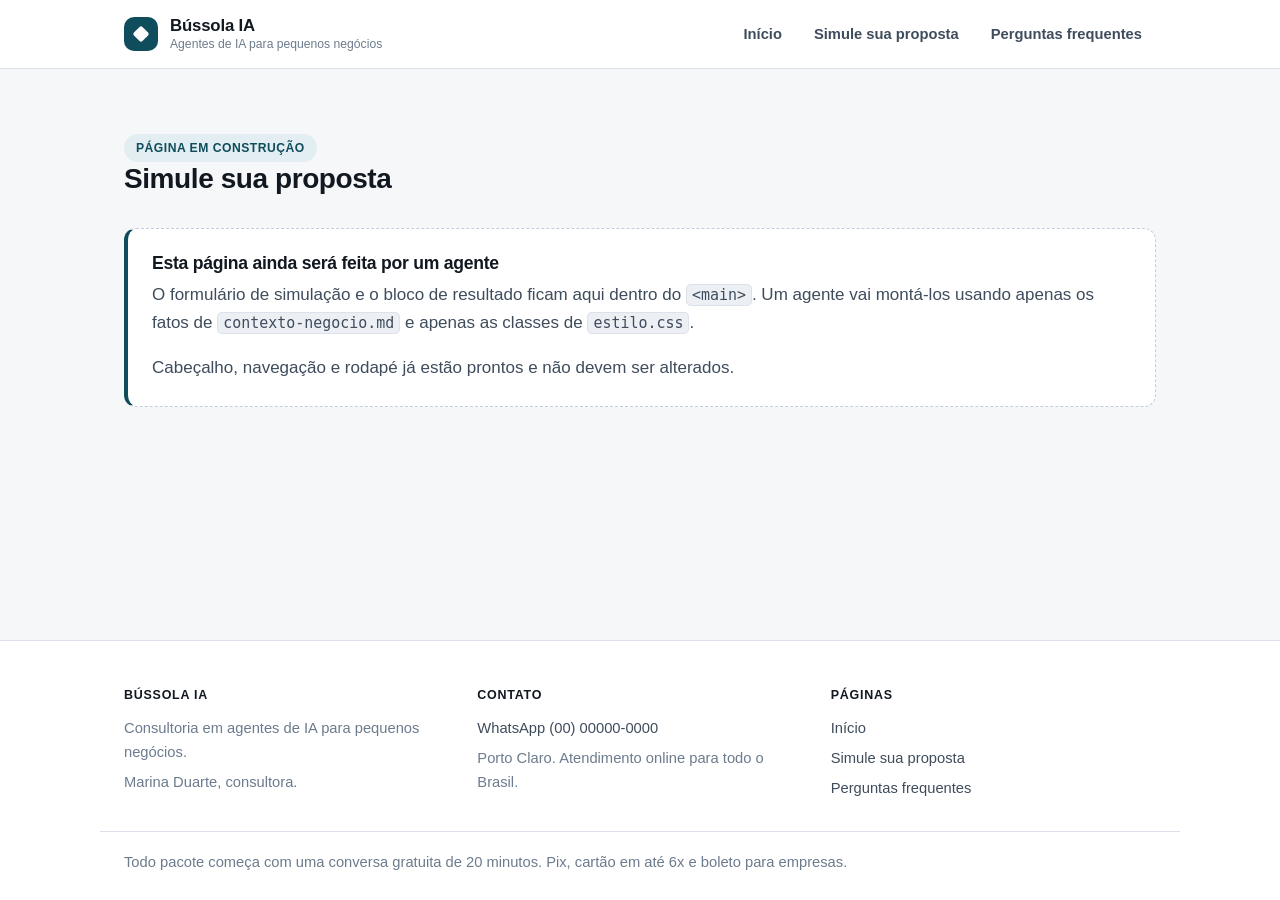
==== calculadora.html @ f8a9136c "Estrutura do site da Bússola IA: páginas em construção, estilo e contexto do negócio" ====
<!doctype html>
<html lang="pt-BR">
<head>
<meta charset="utf-8">
<meta name="viewport" content="width=device-width, initial-scale=1">
<title>Simule sua proposta — Bússola IA</title>
<meta name="description" content="Monte uma estimativa de investimento e de horas economizadas por mês com os pacotes da Bússola IA.">
<link rel="stylesheet" href="estilo.css">
</head>
<body>
<a class="pular-para-conteudo" href="#conteudo">Ir para o conteúdo</a>

<header class="cabecalho">
  <div class="container cabecalho-interno">
    <a class="marca" href="index.html">
      <span class="marca-icone" aria-hidden="true"></span>
      <span class="marca-texto">
        <span class="marca-nome">Bússola IA</span>
        <span class="marca-sub">Agentes de IA para pequenos negócios</span>
      </span>
    </a>
    <nav class="navegacao" aria-label="Navegação principal">
      <a class="link-nav" href="index.html">Início</a>
      <a class="link-nav" href="calculadora.html">Simule sua proposta</a>
      <a class="link-nav" href="perguntas.html">Perguntas frequentes</a>
    </nav>
  </div>
</header>

<main id="conteudo">
  <section class="secao">
    <div class="container">
      <div class="cabecalho-secao">
        <span class="tag">Página em construção</span>
        <h1 class="titulo-secao">Simule sua proposta</h1>
      </div>
      <div class="aviso">
        <h2 class="aviso-titulo">Esta página ainda será feita por um agente</h2>
        <p class="texto">O formulário de simulação e o bloco de resultado ficam aqui dentro do <code>&lt;main&gt;</code>. Um agente vai montá-los usando apenas os fatos de <code>contexto-negocio.md</code> e apenas as classes de <code>estilo.css</code>.</p>
        <p class="texto">Cabeçalho, navegação e rodapé já estão prontos e não devem ser alterados.</p>
      </div>
    </div>
  </section>
</main>

<footer class="rodape">
  <div class="container rodape-grade">
    <div class="rodape-bloco">
      <p class="rodape-titulo">Bússola IA</p>
      <p class="rodape-texto">Consultoria em agentes de IA para pequenos negócios.</p>
      <p class="rodape-texto">Marina Duarte, consultora.</p>
    </div>
    <div class="rodape-bloco">
      <p class="rodape-titulo">Contato</p>
      <p class="rodape-texto"><a class="rodape-link" href="https://wa.me/5500000000000">WhatsApp (00) 00000-0000</a></p>
      <p class="rodape-texto">Porto Claro. Atendimento online para todo o Brasil.</p>
    </div>
    <div class="rodape-bloco">
      <p class="rodape-titulo">Páginas</p>
      <p class="rodape-texto"><a class="rodape-link" href="index.html">Início</a></p>
      <p class="rodape-texto"><a class="rodape-link" href="calculadora.html">Simule sua proposta</a></p>
      <p class="rodape-texto"><a class="rodape-link" href="perguntas.html">Perguntas frequentes</a></p>
    </div>
  </div>
  <div class="container rodape-base">
    <p class="rodape-texto">Todo pacote começa com uma conversa gratuita de 20 minutos. Pix, cartão em até 6x e boleto para empresas.</p>
  </div>
</footer>

</body>
</html>
---- estilo.css ----
/* ============================================================================
   Bússola IA — estilo.css
   Folha de estilo única do site. Nenhuma página cria CSS próprio.
   Se a sua página precisa de algo que não está aqui, peça para a pessoa.

   ----------------------------------------------------------------------------
   CLASSES DISPONÍVEIS
   ----------------------------------------------------------------------------

   ESTRUTURA E APOIO
     .container            faixa central com largura máxima
     .secao                bloco vertical de conteúdo
     .secao-alt            bloco vertical com fundo alternado
     .cabecalho-secao      agrupa título e linha de apoio da seção
     .titulo-secao         título de seção (h2)
     .titulo-bloco         título menor dentro de um bloco (h3)
     .texto                parágrafo padrão
     .texto-apoio          texto secundário, menor e mais claro
     .centro               centraliza o texto do bloco
     .grade                grade responsiva automática
     .grade-2              grade de até 2 colunas
     .grade-3              grade de até 3 colunas
     .grade-4              grade de até 4 colunas
     .tag                  etiqueta pequena arredondada
     .selo                 selo de destaque (ex.: "20 minutos gratuitos")
     .destaque             trecho de texto em cor de destaque
     .divisor              linha horizontal discreta
     .aviso                caixa de aviso (páginas em construção, observações)
     .aviso-titulo         título dentro da caixa de aviso
     .oculto               esconde o elemento
     .pular-para-conteudo  link de acessibilidade no topo da página

   CABEÇALHO E NAVEGAÇÃO  (bloco fixo, não alterar nas páginas)
     .cabecalho  .cabecalho-interno  .marca  .marca-icone  .marca-texto
     .marca-nome  .marca-sub  .navegacao  .link-nav

   BLOCO DE ABERTURA
     .abertura  .abertura-titulo  .abertura-texto  .abertura-acoes
     .abertura-lista  .abertura-lista-item

   BOTÕES
     .botao  .botao-principal  .botao-secundario  .botao-bloco

   CARTÕES E PREÇOS
     .cartao  .cartao-titulo  .cartao-texto  .cartao-destaque  .fita
     .cartao-preco  .preco  .preco-detalhe  .prazo
     .lista  .lista-item

   PASSOS NUMERADOS
     .passos  .passo  .passo-numero  .passo-titulo  .passo-texto

   FORMULÁRIO
     .formulario  .formulario-linha  .campo  .rotulo  .entrada  .ajuda
     .grupo-opcoes  .opcao  .opcao-texto

   BLOCO DE RESULTADO
     .resultado  .resultado-rotulo  .resultado-numero  .resultado-unidade
     .resultado-texto  .resultado-linha  .resultado-lista  .resultado-item

   PERGUNTAS EM SANFONA  (usar <details> e <summary>, sem JavaScript)
     .sanfona  .sanfona-item  .sanfona-pergunta  .sanfona-resposta

   RODAPÉ  (bloco fixo, não alterar nas páginas)
     .rodape  .rodape-grade  .rodape-bloco  .rodape-titulo  .rodape-texto
     .rodape-link  .rodape-base
   ========================================================================== */


/* --- Cores e medidas ----------------------------------------------------- */

:root {
  color-scheme: light dark;

  --tinta: #121820;
  --tinta-media: #3f4c5c;
  --tinta-clara: #6c7b8d;
  --fundo: #f5f7f9;
  --fundo-alt: #eceff4;
  --superficie: #ffffff;
  --superficie-2: #f9fafc;
  --borda: #dde2ea;
  --borda-forte: #c3ccd9;
  --marca: #0f4c5c;
  --marca-forte: #0a3641;
  --marca-suave: #e2eef1;
  --acento: #a65a25;
  --acento-suave: #f7ece3;

  --raio: 12px;
  --raio-g: 18px;
  --sombra: 0 1px 2px rgba(18, 24, 32, .05), 0 8px 24px rgba(18, 24, 32, .05);
  --sombra-forte: 0 2px 4px rgba(18, 24, 32, .06), 0 18px 40px rgba(18, 24, 32, .1);
  --fonte: -apple-system, BlinkMacSystemFont, "Segoe UI", Roboto, "Helvetica Neue", Arial, sans-serif;
  --largura: 1080px;
}

@media (prefers-color-scheme: dark) {
  :root {
    --tinta: #eef2f6;
    --tinta-media: #b4c0cd;
    --tinta-clara: #8a99a9;
    --fundo: #0e1319;
    --fundo-alt: #141b23;
    --superficie: #161e27;
    --superficie-2: #1b242e;
    --borda: #26313d;
    --borda-forte: #33404e;
    --marca: #6fb9c9;
    --marca-forte: #9ad3df;
    --marca-suave: #14303a;
    --acento: #e0a377;
    --acento-suave: #2d2118;
    --sombra: 0 1px 2px rgba(0, 0, 0, .3), 0 8px 24px rgba(0, 0, 0, .25);
    --sombra-forte: 0 2px 4px rgba(0, 0, 0, .35), 0 18px 40px rgba(0, 0, 0, .35);
  }
}


/* --- Base ---------------------------------------------------------------- */

* { box-sizing: border-box; }

html { -webkit-text-size-adjust: 100%; scroll-behavior: smooth; }

body {
  margin: 0;
  font-family: var(--fonte);
  font-size: 17px;
  line-height: 1.65;
  color: var(--tinta);
  background: var(--fundo);
  -webkit-font-smoothing: antialiased;
  display: flex;
  flex-direction: column;
  min-height: 100vh;
}

main { flex: 1 0 auto; }

h1, h2, h3 { line-height: 1.2; margin: 0 0 .5em; letter-spacing: -.015em; font-weight: 650; }
p { margin: 0 0 1em; }
p:last-child { margin-bottom: 0; }
img { max-width: 100%; height: auto; }
code { font-family: ui-monospace, SFMono-Regular, Menlo, Consolas, monospace; font-size: .88em; background: var(--fundo-alt); border: 1px solid var(--borda); border-radius: 5px; padding: 1px 5px; }

a { color: var(--marca); text-underline-offset: 3px; }
a:hover { color: var(--marca-forte); }

:focus-visible {
  outline: 2px solid var(--marca);
  outline-offset: 3px;
  border-radius: 4px;
}


/* --- Estrutura e apoio --------------------------------------------------- */

.container {
  width: 100%;
  max-width: var(--largura);
  margin: 0 auto;
  padding: 0 24px;
}

.secao { padding: 64px 0; }
.secao-alt { padding: 64px 0; background: var(--fundo-alt); }

.cabecalho-secao { max-width: 640px; margin: 0 0 32px; }
.cabecalho-secao.centro { margin-left: auto; margin-right: auto; }

.titulo-secao { font-size: 1.75rem; margin-bottom: .35em; }
.titulo-bloco { font-size: 1.15rem; margin-bottom: .4em; }

.texto { color: var(--tinta-media); }
.texto-apoio { color: var(--tinta-clara); font-size: .9rem; margin: 0; }
.centro { text-align: center; }

.grade { display: grid; gap: 20px; grid-template-columns: repeat(auto-fit, minmax(260px, 1fr)); }
.grade-2 { display: grid; gap: 20px; grid-template-columns: repeat(auto-fit, minmax(300px, 1fr)); }
.grade-3 { display: grid; gap: 20px; grid-template-columns: repeat(auto-fit, minmax(260px, 1fr)); }
.grade-4 { display: grid; gap: 16px; grid-template-columns: repeat(auto-fit, minmax(190px, 1fr)); }

.tag {
  display: inline-block;
  font-size: .76rem;
  font-weight: 600;
  letter-spacing: .04em;
  text-transform: uppercase;
  color: var(--marca);
  background: var(--marca-suave);
  border-radius: 999px;
  padding: 4px 12px;
}

.selo {
  display: inline-flex;
  align-items: center;
  gap: 8px;
  font-size: .85rem;
  font-weight: 600;
  color: var(--acento);
  background: var(--acento-suave);
  border: 1px solid color-mix(in srgb, var(--acento) 25%, transparent);
  border-radius: 999px;
  padding: 6px 14px;
}

.destaque { color: var(--marca); font-weight: 600; }

.divisor { border: 0; border-top: 1px solid var(--borda); margin: 40px 0; }

.aviso {
  background: var(--superficie);
  border: 1px dashed var(--borda-forte);
  border-left: 4px solid var(--marca);
  border-radius: var(--raio);
  padding: 24px;
  color: var(--tinta-media);
}
.aviso-titulo { font-size: 1.1rem; color: var(--tinta); margin-bottom: .4em; }

.oculto { display: none; }

.pular-para-conteudo {
  position: absolute;
  left: -9999px;
  top: 0;
  background: var(--marca);
  color: #fff;
  padding: 10px 16px;
  border-radius: 0 0 var(--raio) 0;
  z-index: 20;
}
.pular-para-conteudo:focus { left: 0; color: #fff; }


/* --- Cabeçalho e navegação ----------------------------------------------- */

.cabecalho {
  background: var(--superficie);
  border-bottom: 1px solid var(--borda);
  position: sticky;
  top: 0;
  z-index: 10;
}

.cabecalho-interno {
  display: flex;
  align-items: center;
  justify-content: space-between;
  gap: 20px;
  flex-wrap: wrap;
  padding-top: 14px;
  padding-bottom: 14px;
}

.marca { display: flex; align-items: center; gap: 12px; text-decoration: none; color: inherit; }

.marca-icone {
  width: 34px;
  height: 34px;
  flex: none;
  border-radius: 10px;
  background: var(--marca);
  position: relative;
}
.marca-icone::after {
  content: "";
  position: absolute;
  inset: 11px;
  border-radius: 2px;
  background: var(--superficie);
  transform: rotate(45deg);
}

.marca-texto { display: flex; flex-direction: column; line-height: 1.25; }
.marca-nome { font-weight: 680; font-size: 1.05rem; letter-spacing: -.01em; }
.marca-sub { font-size: .76rem; color: var(--tinta-clara); }

.navegacao { display: flex; align-items: center; gap: 4px; flex-wrap: wrap; }

.link-nav {
  display: inline-block;
  padding: 8px 14px;
  border-radius: 999px;
  font-size: .92rem;
  font-weight: 550;
  color: var(--tinta-media);
  text-decoration: none;
}
.link-nav:hover { color: var(--marca); background: var(--marca-suave); }


/* --- Bloco de abertura --------------------------------------------------- */

.abertura {
  padding: 72px 0 64px;
  background:
    radial-gradient(900px 420px at 15% -10%, var(--marca-suave), transparent 70%),
    var(--fundo);
  border-bottom: 1px solid var(--borda);
}

.abertura-titulo {
  font-size: clamp(2rem, 5vw, 2.9rem);
  max-width: 17ch;
  margin-top: .35em;
}

.abertura-texto {
  font-size: 1.1rem;
  color: var(--tinta-media);
  max-width: 54ch;
}

.abertura-acoes { display: flex; flex-wrap: wrap; gap: 12px; align-items: center; margin-top: 28px; }

.abertura-lista { list-style: none; padding: 0; margin: 28px 0 0; display: grid; gap: 8px; }
.abertura-lista-item { position: relative; padding-left: 26px; color: var(--tinta-media); }
.abertura-lista-item::before {
  content: "";
  position: absolute;
  left: 4px;
  top: .62em;
  width: 9px;
  height: 9px;
  border-radius: 2px;
  background: var(--marca);
  transform: rotate(45deg);
}


/* --- Botões -------------------------------------------------------------- */

.botao {
  display: inline-flex;
  align-items: center;
  justify-content: center;
  gap: 8px;
  font: inherit;
  font-weight: 600;
  font-size: .97rem;
  line-height: 1.2;
  padding: 13px 24px;
  border-radius: 999px;
  border: 1px solid transparent;
  cursor: pointer;
  text-decoration: none;
  transition: transform .12s ease, background-color .12s ease, border-color .12s ease;
}
.botao:active { transform: translateY(1px); }

.botao-principal { background: var(--marca); color: #fff; border-color: var(--marca); }
.botao-principal:hover { background: var(--marca-forte); border-color: var(--marca-forte); color: #fff; }

.botao-secundario { background: transparent; color: var(--tinta); border-color: var(--borda-forte); }
.botao-secundario:hover { background: var(--superficie); border-color: var(--marca); color: var(--marca); }

.botao-bloco { display: flex; width: 100%; }

@media (prefers-color-scheme: dark) {
  .botao-principal { color: #08222a; }
  .botao-principal:hover { color: #08222a; }
}


/* --- Cartões e preços ---------------------------------------------------- */

.cartao {
  background: var(--superficie);
  border: 1px solid var(--borda);
  border-radius: var(--raio-g);
  padding: 26px;
  box-shadow: var(--sombra);
}

.cartao-titulo { font-size: 1.15rem; margin-bottom: .35em; }
.cartao-texto { color: var(--tinta-media); font-size: .96rem; }

.cartao-preco {
  background: var(--superficie);
  border: 1px solid var(--borda);
  border-radius: var(--raio-g);
  padding: 28px;
  box-shadow: var(--sombra);
  display: flex;
  flex-direction: column;
  gap: 14px;
  position: relative;
}

.cartao-destaque { border-color: var(--marca); box-shadow: var(--sombra-forte); }

.fita {
  position: absolute;
  top: -11px;
  left: 28px;
  font-size: .72rem;
  font-weight: 700;
  letter-spacing: .05em;
  text-transform: uppercase;
  color: #fff;
  background: var(--marca);
  border-radius: 999px;
  padding: 3px 12px;
}
@media (prefers-color-scheme: dark) { .fita { color: #08222a; } }

.preco { font-size: 1.85rem; font-weight: 680; letter-spacing: -.02em; line-height: 1.1; }
.preco-detalhe { font-size: .9rem; color: var(--tinta-clara); }
.prazo { font-size: .85rem; font-weight: 600; color: var(--acento); }

.lista { list-style: none; padding: 0; margin: 0; display: grid; gap: 9px; }
.lista-item { position: relative; padding-left: 24px; font-size: .95rem; color: var(--tinta-media); }
.lista-item::before {
  content: "";
  position: absolute;
  left: 2px;
  top: .45em;
  width: 11px;
  height: 6px;
  border-left: 2px solid var(--marca);
  border-bottom: 2px solid var(--marca);
  transform: rotate(-45deg);
}


/* --- Passos numerados ---------------------------------------------------- */

.passos {
  list-style: none;
  padding: 0;
  margin: 0;
  display: grid;
  gap: 20px;
  grid-template-columns: repeat(auto-fit, minmax(230px, 1fr));
  counter-reset: passo;
}

.passo {
  background: var(--superficie);
  border: 1px solid var(--borda);
  border-radius: var(--raio-g);
  padding: 24px;
}

.passo-numero {
  display: inline-flex;
  align-items: center;
  justify-content: center;
  width: 34px;
  height: 34px;
  border-radius: 10px;
  background: var(--marca-suave);
  color: var(--marca);
  font-weight: 700;
  font-size: .95rem;
  margin-bottom: 14px;
}

.passo-titulo { font-size: 1.05rem; margin-bottom: .3em; }
.passo-texto { color: var(--tinta-media); font-size: .95rem; margin: 0; }


/* --- Formulário ---------------------------------------------------------- */

.formulario {
  background: var(--superficie);
  border: 1px solid var(--borda);
  border-radius: var(--raio-g);
  padding: 26px;
  box-shadow: var(--sombra);
  display: grid;
  gap: 20px;
}

.formulario-linha { display: grid; gap: 20px; grid-template-columns: repeat(auto-fit, minmax(210px, 1fr)); }

.campo { display: grid; gap: 7px; }

.rotulo { font-weight: 600; font-size: .95rem; }

.entrada {
  font: inherit;
  font-size: 1rem;
  width: 100%;
  padding: 12px 14px;
  color: var(--tinta);
  background: var(--superficie-2);
  border: 1px solid var(--borda-forte);
  border-radius: var(--raio);
}
.entrada:focus { border-color: var(--marca); outline: none; box-shadow: 0 0 0 3px var(--marca-suave); }

.ajuda { font-size: .85rem; color: var(--tinta-clara); margin: 0; }

.grupo-opcoes { display: grid; gap: 10px; border: 0; padding: 0; margin: 0; }

.opcao {
  display: flex;
  align-items: flex-start;
  gap: 11px;
  padding: 13px 15px;
  background: var(--superficie-2);
  border: 1px solid var(--borda);
  border-radius: var(--raio);
  cursor: pointer;
}
.opcao:hover { border-color: var(--marca); }
.opcao input { margin: 3px 0 0; accent-color: var(--marca); width: 17px; height: 17px; flex: none; }

.opcao-texto { display: flex; flex-direction: column; gap: 2px; font-size: .95rem; }
.opcao-texto small { color: var(--tinta-clara); font-size: .83rem; }


/* --- Bloco de resultado -------------------------------------------------- */

.resultado {
  background: var(--marca);
  color: #fff;
  border-radius: var(--raio-g);
  padding: 28px;
  box-shadow: var(--sombra-forte);
  display: grid;
  gap: 14px;
}
@media (prefers-color-scheme: dark) { .resultado { color: #08222a; } }

.resultado-rotulo {
  font-size: .78rem;
  font-weight: 700;
  letter-spacing: .06em;
  text-transform: uppercase;
  opacity: .8;
  margin: 0;
}

.resultado-numero { font-size: 2.6rem; font-weight: 700; line-height: 1; letter-spacing: -.02em; }
.resultado-unidade { font-size: 1rem; font-weight: 600; opacity: .85; }
.resultado-texto { font-size: .95rem; opacity: .9; margin: 0; }

.resultado-linha {
  display: flex;
  justify-content: space-between;
  gap: 16px;
  font-size: .95rem;
  padding: 9px 0;
  border-top: 1px solid rgba(255, 255, 255, .22);
}
@media (prefers-color-scheme: dark) { .resultado-linha { border-top-color: rgba(8, 34, 42, .22); } }

.resultado-lista { list-style: none; padding: 0; margin: 0; }
.resultado-item { display: flex; justify-content: space-between; gap: 16px; font-size: .95rem; padding: 5px 0; }


/* --- Perguntas em sanfona ------------------------------------------------ */

.sanfona { display: grid; gap: 10px; }

.sanfona-item {
  background: var(--superficie);
  border: 1px solid var(--borda);
  border-radius: var(--raio);
  overflow: hidden;
}
.sanfona-item[open] { border-color: var(--borda-forte); box-shadow: var(--sombra); }

.sanfona-pergunta {
  list-style: none;
  cursor: pointer;
  padding: 17px 52px 17px 20px;
  font-weight: 600;
  font-size: 1rem;
  position: relative;
}
.sanfona-pergunta::-webkit-details-marker { display: none; }
.sanfona-pergunta::after {
  content: "";
  position: absolute;
  right: 22px;
  top: 24px;
  width: 9px;
  height: 9px;
  border-right: 2px solid var(--tinta-clara);
  border-bottom: 2px solid var(--tinta-clara);
  transform: rotate(45deg);
  transition: transform .15s ease;
}
.sanfona-item[open] .sanfona-pergunta::after { transform: rotate(-135deg); top: 28px; }
.sanfona-pergunta:hover { color: var(--marca); }

.sanfona-resposta { padding: 0 20px 19px; color: var(--tinta-media); font-size: .97rem; }


/* --- Rodapé -------------------------------------------------------------- */

.rodape {
  flex: none;
  background: var(--superficie);
  border-top: 1px solid var(--borda);
  padding: 44px 0 26px;
  margin-top: 8px;
}

.rodape-grade {
  display: grid;
  gap: 28px;
  grid-template-columns: repeat(auto-fit, minmax(230px, 1fr));
}

.rodape-bloco { display: grid; gap: 6px; align-content: start; }

.rodape-titulo {
  font-size: .78rem;
  font-weight: 700;
  letter-spacing: .06em;
  text-transform: uppercase;
  color: var(--tinta);
  margin: 0 0 4px;
}

.rodape-texto { font-size: .92rem; color: var(--tinta-clara); margin: 0; }

.rodape-link { color: var(--tinta-media); text-decoration: none; }
.rodape-link:hover { color: var(--marca); text-decoration: underline; }

.rodape-base {
  margin-top: 30px;
  padding-top: 18px;
  border-top: 1px solid var(--borda);
}


/* --- Telas pequenas ------------------------------------------------------ */

@media (max-width: 640px) {
  body { font-size: 16px; }
  .container { padding: 0 18px; }
  .secao, .secao-alt { padding: 46px 0; }
  .abertura { padding: 48px 0 44px; }
  .cabecalho { position: static; }
  .cabecalho-interno { justify-content: center; text-align: center; gap: 12px; }
  .navegacao { justify-content: center; width: 100%; }
  .link-nav { padding: 8px 11px; font-size: .88rem; }
  .abertura-acoes .botao { width: 100%; }
  .resultado-numero { font-size: 2.2rem; }
}

@media (prefers-reduced-motion: reduce) {
  html { scroll-behavior: auto; }
  * { transition: none !important; }
}
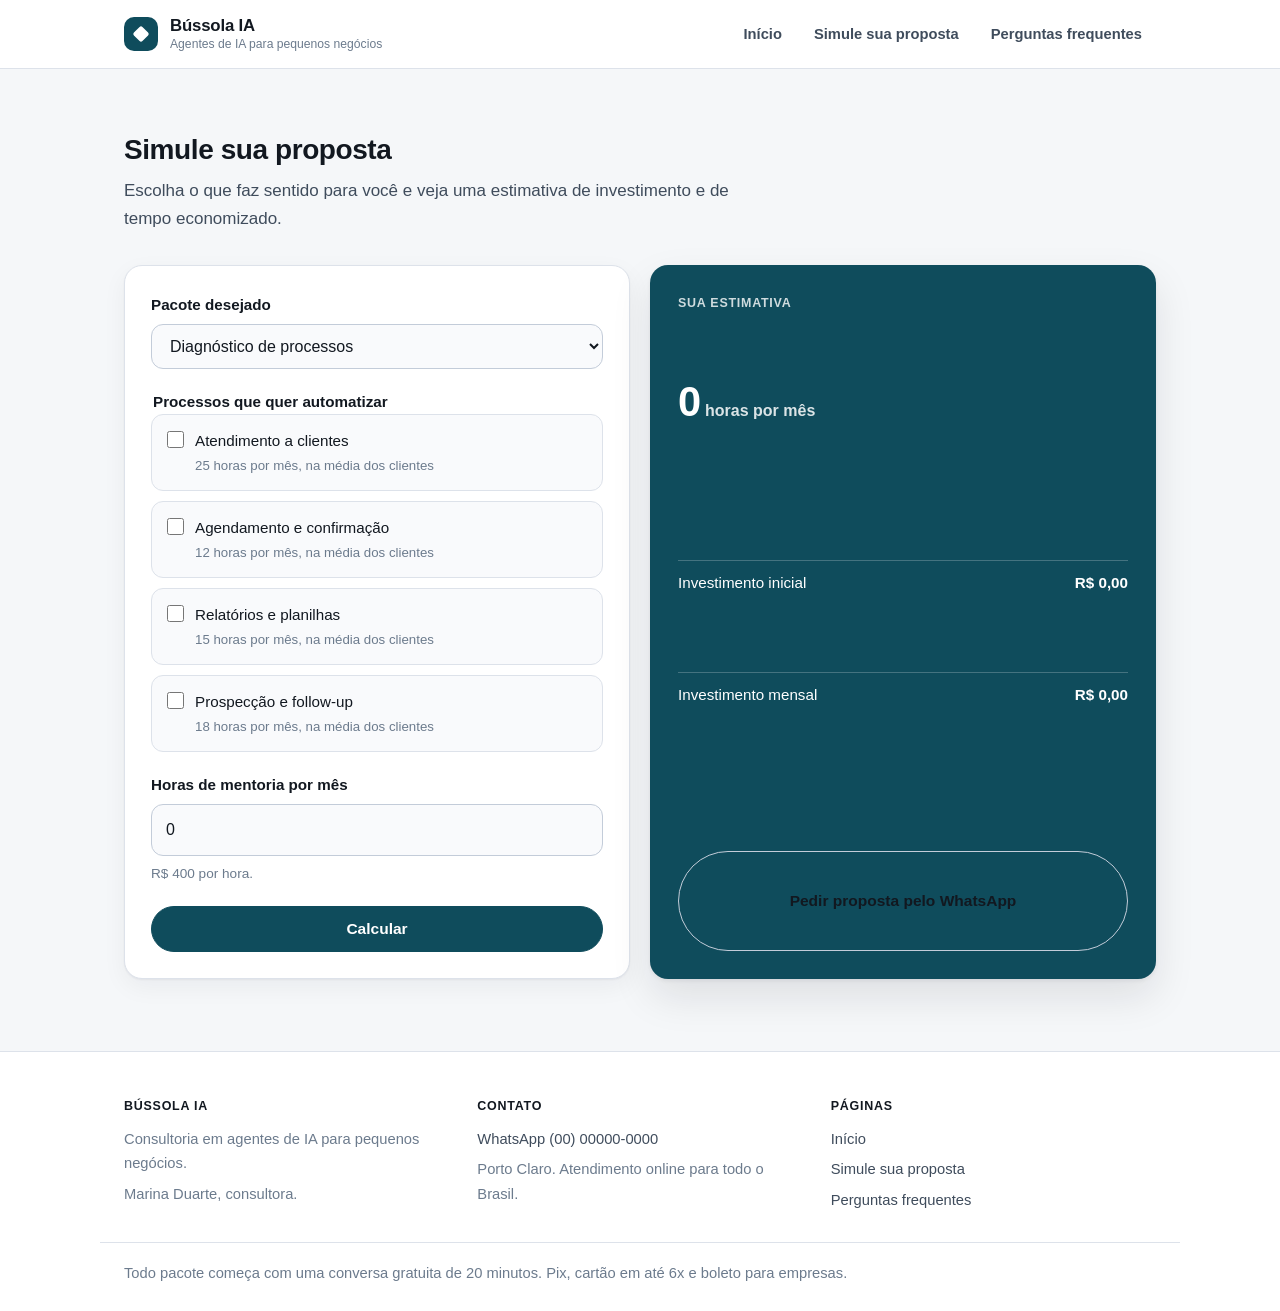
==== commit 1251c7b1: "Página de simulação de proposta" ====
--- a/calculadora.html
+++ b/calculadora.html
@@ -31,16 +31,119 @@
   <section class="secao">
     <div class="container">
       <div class="cabecalho-secao">
-        <span class="tag">Página em construção</span>
         <h1 class="titulo-secao">Simule sua proposta</h1>
+        <p class="texto">Escolha o que faz sentido para você e veja uma estimativa de investimento e de tempo economizado.</p>
       </div>
-      <div class="aviso">
-        <h2 class="aviso-titulo">Esta página ainda será feita por um agente</h2>
-        <p class="texto">O formulário de simulação e o bloco de resultado ficam aqui dentro do <code>&lt;main&gt;</code>. Um agente vai montá-los usando apenas os fatos de <code>contexto-negocio.md</code> e apenas as classes de <code>estilo.css</code>.</p>
-        <p class="texto">Cabeçalho, navegação e rodapé já estão prontos e não devem ser alterados.</p>
+      <div class="grade-2">
+        <form class="formulario" id="simulador">
+          <div class="campo">
+            <label class="rotulo" for="pacote">Pacote desejado</label>
+            <select class="entrada" id="pacote" name="pacote">
+              <option value="diagnostico">Diagnóstico de processos</option>
+              <option value="agente">Agente de atendimento</option>
+              <option value="mentoria">Mentoria</option>
+            </select>
+          </div>
+
+          <fieldset class="grupo-opcoes">
+            <legend class="rotulo">Processos que quer automatizar</legend>
+            <label class="opcao" for="atendimento">
+              <input id="atendimento" name="processos" type="checkbox" value="atendimento">
+              <span class="opcao-texto">Atendimento a clientes <small>25 horas por mês, na média dos clientes</small></span>
+            </label>
+            <label class="opcao" for="agendamento">
+              <input id="agendamento" name="processos" type="checkbox" value="agendamento">
+              <span class="opcao-texto">Agendamento e confirmação <small>12 horas por mês, na média dos clientes</small></span>
+            </label>
+            <label class="opcao" for="relatorios">
+              <input id="relatorios" name="processos" type="checkbox" value="relatorios">
+              <span class="opcao-texto">Relatórios e planilhas <small>15 horas por mês, na média dos clientes</small></span>
+            </label>
+            <label class="opcao" for="prospeccao">
+              <input id="prospeccao" name="processos" type="checkbox" value="prospeccao">
+              <span class="opcao-texto">Prospecção e follow-up <small>18 horas por mês, na média dos clientes</small></span>
+            </label>
+          </fieldset>
+
+          <div class="campo">
+            <label class="rotulo" for="mentoria">Horas de mentoria por mês</label>
+            <input class="entrada" id="mentoria" name="mentoria" type="number" min="0" max="20" value="0">
+            <p class="ajuda">R$ 400 por hora.</p>
+          </div>
+
+          <button class="botao botao-principal botao-bloco" type="submit">Calcular</button>
+        </form>
+
+        <section class="resultado oculto" id="resultado" aria-live="polite" aria-labelledby="resultado-titulo">
+          <p class="resultado-rotulo" id="resultado-titulo">Sua estimativa</p>
+          <div>
+            <span class="resultado-numero" id="horas-resultado">0</span>
+            <span class="resultado-unidade">horas por mês</span>
+          </div>
+          <p class="resultado-texto" id="frase-resultado"></p>
+          <div class="resultado-linha">
+            <span>Investimento inicial</span>
+            <strong id="investimento-inicial">R$ 0,00</strong>
+          </div>
+          <div class="resultado-linha">
+            <span>Investimento mensal</span>
+            <strong id="investimento-mensal">R$ 0,00</strong>
+          </div>
+          <ul class="resultado-lista" id="lista-processos"></ul>
+          <a class="botao botao-secundario" id="whatsapp" href="https://wa.me/5500000000000" target="_blank" rel="noopener">Pedir proposta pelo WhatsApp</a>
+        </section>
       </div>
     </div>
   </section>
+  <script>
+    (function () {
+      var formulario = document.getElementById('simulador');
+      var resultado = document.getElementById('resultado');
+      var formatoReal = new Intl.NumberFormat('pt-BR', { style: 'currency', currency: 'BRL' });
+      function formatarReal(valor) {
+        return formatoReal.format(valor).replace(/\u00a0/g, ' ');
+      }
+      var pacotes = {
+        diagnostico: { nome: 'Diagnóstico de processos', inicial: 1500, mensal: 0 },
+        agente: { nome: 'Agente de atendimento', inicial: 4500, mensal: 350 },
+        mentoria: { nome: 'Mentoria', inicial: 0, mensal: 0 }
+      };
+      var processos = {
+        atendimento: { nome: 'Atendimento a clientes', horas: 25 },
+        agendamento: { nome: 'Agendamento e confirmação', horas: 12 },
+        relatorios: { nome: 'Relatórios e planilhas', horas: 15 },
+        prospeccao: { nome: 'Prospecção e follow-up', horas: 18 }
+      };
+
+      formulario.addEventListener('submit', function (evento) {
+        evento.preventDefault();
+        var pacote = pacotes[document.getElementById('pacote').value];
+        var horasMentoria = Number(document.getElementById('mentoria').value) || 0;
+        horasMentoria = Math.min(20, Math.max(0, horasMentoria));
+        var selecionados = Array.prototype.slice.call(document.querySelectorAll('input[name="processos"]:checked'));
+        var horasEconomizadas = selecionados.reduce(function (total, campo) {
+          return total + processos[campo.value].horas;
+        }, 0);
+        var investimentoMensal = pacote.mensal + (horasMentoria * 400);
+        var processosEscolhidos = selecionados.map(function (campo) {
+          return processos[campo.value];
+        });
+
+        document.getElementById('horas-resultado').textContent = horasEconomizadas;
+        document.getElementById('investimento-inicial').textContent = formatarReal(pacote.inicial);
+        document.getElementById('investimento-mensal').textContent = formatarReal(investimentoMensal);
+        document.getElementById('frase-resultado').textContent = 'Na média dos clientes, os processos selecionados podem economizar cerca de ' + horasEconomizadas + ' horas por mês.';
+        document.getElementById('lista-processos').innerHTML = processosEscolhidos.map(function (processo) {
+          return '<li class="resultado-item"><span>' + processo.nome + '</span><span>' + processo.horas + ' horas</span></li>';
+        }).join('');
+
+        var nomesProcessos = processosEscolhidos.map(function (processo) { return processo.nome; });
+        var resumo = 'Olá, quero pedir uma proposta da Bússola IA. Pacote: ' + pacote.nome + '. Processos: ' + (nomesProcessos.join(', ') || 'nenhum selecionado') + '. Mentoria: ' + horasMentoria + ' horas por mês. Investimento inicial estimado: ' + formatarReal(pacote.inicial) + '. Investimento mensal estimado: ' + formatarReal(investimentoMensal) + '. Horas estimadas economizadas por mês, na média dos clientes: ' + horasEconomizadas + '.';
+        document.getElementById('whatsapp').href = 'https://wa.me/5500000000000?text=' + encodeURIComponent(resumo);
+        resultado.classList.remove('oculto');
+      });
+    }());
+  </script>
 </main>
 
 <footer class="rodape">
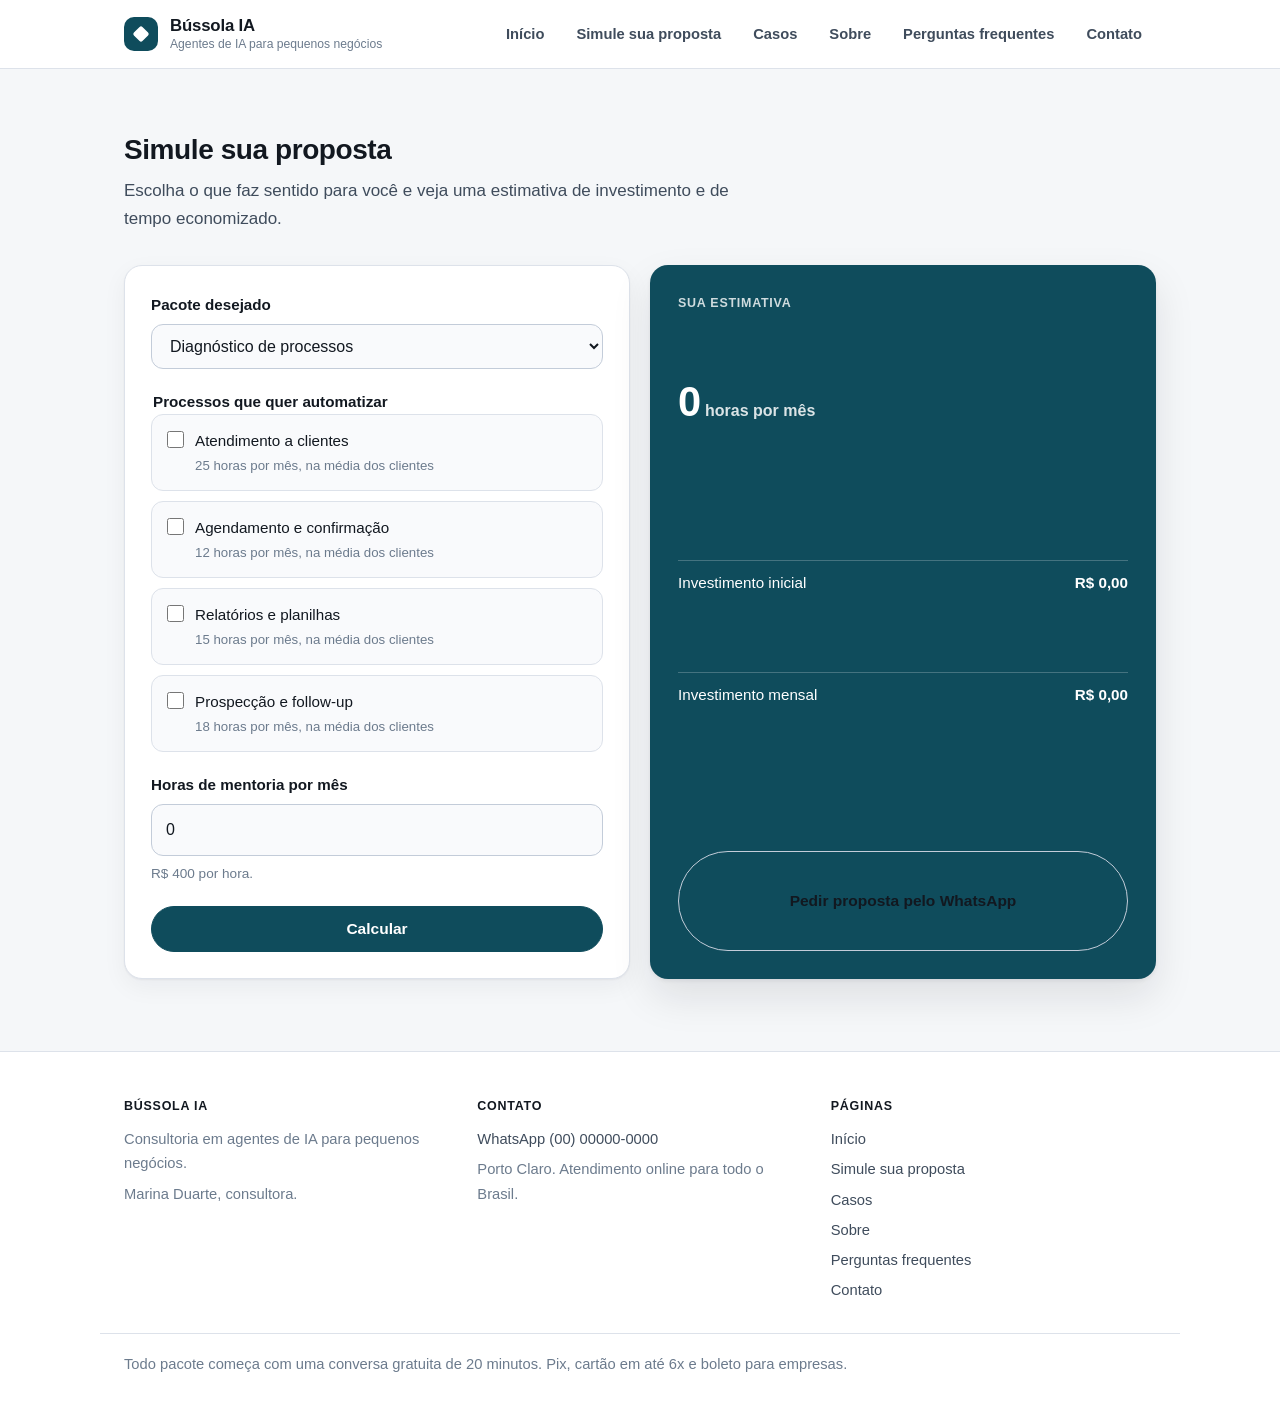
==== commit b786775f: "Navegação com as seis páginas no topo e no rodapé" ====
--- a/calculadora.html
+++ b/calculadora.html
@@ -22,7 +22,10 @@
     <nav class="navegacao" aria-label="Navegação principal">
       <a class="link-nav" href="index.html">Início</a>
       <a class="link-nav" href="calculadora.html">Simule sua proposta</a>
+      <a class="link-nav" href="casos.html">Casos</a>
+      <a class="link-nav" href="sobre.html">Sobre</a>
       <a class="link-nav" href="perguntas.html">Perguntas frequentes</a>
+      <a class="link-nav" href="contato.html">Contato</a>
     </nav>
   </div>
 </header>
@@ -162,7 +165,10 @@
       <p class="rodape-titulo">Páginas</p>
       <p class="rodape-texto"><a class="rodape-link" href="index.html">Início</a></p>
       <p class="rodape-texto"><a class="rodape-link" href="calculadora.html">Simule sua proposta</a></p>
+      <p class="rodape-texto"><a class="rodape-link" href="casos.html">Casos</a></p>
+      <p class="rodape-texto"><a class="rodape-link" href="sobre.html">Sobre</a></p>
       <p class="rodape-texto"><a class="rodape-link" href="perguntas.html">Perguntas frequentes</a></p>
+      <p class="rodape-texto"><a class="rodape-link" href="contato.html">Contato</a></p>
     </div>
   </div>
   <div class="container rodape-base">
